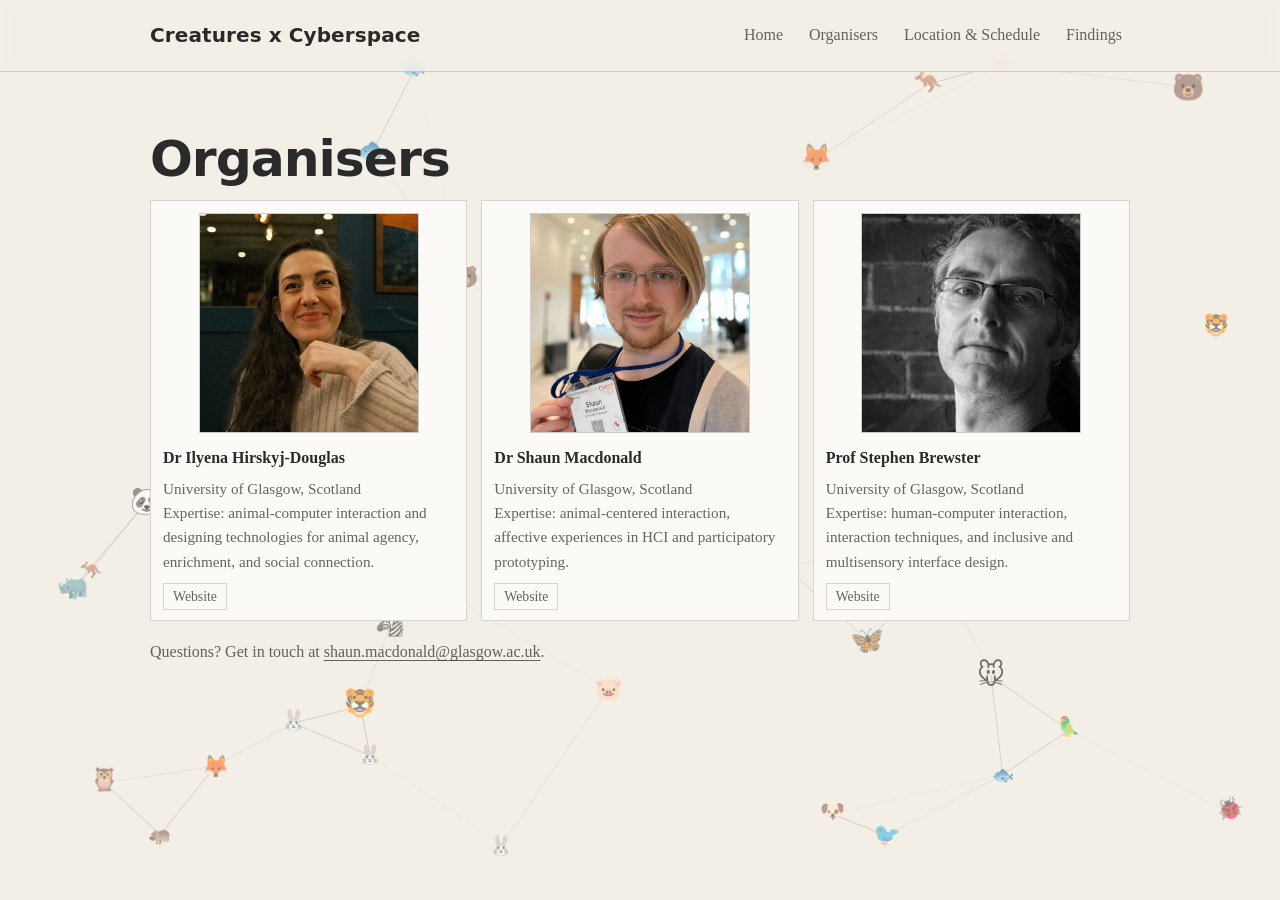
==== organisers.html @ 77076a43 "adding initial site" ====
<!doctype html>
<html lang="en">
  <head>
    <meta charset="utf-8" />
    <meta name="viewport" content="width=device-width,initial-scale=1" />
    <title>Organisers • Creatures x Cyberspace</title>
    <meta
      name="description"
      content="Meet the organisers of Creatures x Cyberspace."
    />
    <link rel="stylesheet" href="./styles.css" />
    <script defer src="./site.js"></script>
  </head>
  <body>
    <a class="skip-link" href="#main">Skip to content</a>

    <header class="site-header">
      <div class="container header-inner">
        <a class="brand" href="./index.html" aria-label="Go to homepage">
          <div class="brand-text">
            <strong>Creatures x Cyberspace</strong>
          </div>
        </a>

        <nav class="site-nav" aria-label="Primary">
          <a class="nav-link" href="./index.html">Home</a>
          <a class="nav-link" href="./organisers.html">Organisers</a>
          <a class="nav-link" href="./schedule.html">Location &amp; Schedule</a>
          <a class="nav-link" href="./outputs.html">Findings</a>
        </nav>
      </div>
    </header>

    <main id="main" class="container">
      <section aria-labelledby="org-title">
        <h1 id="org-title">Organisers</h1>

        <div class="grid" aria-label="Organiser list">
          <article class="card organiser-card span-4">
            <div class="organiser-photo-frame">
              <img
                class="organiser-photo"
                src="./media/ilyena.webp"
                alt="Photo of Ilyena Hirskyj-Douglas"
                loading="lazy"
              />
            </div>
            <h3>Dr Ilyena Hirskyj-Douglas</h3>
            <p class="muted">
              University of Glasgow, Scotland<br />
              Expertise: animal-computer interaction and designing technologies for
              animal agency, enrichment, and social connection.
            </p>
            <p style="margin-top: 10px">
              <a class="tag" href="https://ilyena.com/" target="_blank" rel="noreferrer"
                >Website</a
              >
            </p>
          </article>

          <article class="card organiser-card span-4">
            <div class="organiser-photo-frame">
              <img
                class="organiser-photo"
                src="./media/shaun.jpeg"
                alt="Photo of Shaun Macdonald"
                loading="lazy"
              />
            </div>
            <h3>Dr Shaun Macdonald</h3>
            <p class="muted">
              University of Glasgow, Scotland<br />
              Expertise: animal-centered interaction, affective experiences in HCI and participatory prototyping.
            </p>
            <p style="margin-top: 10px">
              <a
                class="tag"
                href="https://shaun-macdonald-hci.owlstown.net/"
                target="_blank"
                rel="noreferrer"
                >Website</a
              >
            </p>
          </article>

          <article class="card organiser-card span-4">
            <div class="organiser-photo-frame">
              <img
                class="organiser-photo"
                src="./media/stephen.jpeg"
                alt="Photo of Stephen Brewster"
                loading="lazy"
              />
            </div>
            <h3>Prof Stephen Brewster</h3>
            <p class="muted">
              University of Glasgow, Scotland<br />
              Expertise: human-computer interaction, interaction techniques, and
              inclusive and multisensory interface design.
            </p>
            <p style="margin-top: 10px">
              <a
                class="tag"
                href="https://www.gla.ac.uk/schools/computing/staff/stephenbrewster/"
                target="_blank"
                rel="noreferrer"
                >Website</a
              >
            </p>
          </article>
        </div>

        <p class="muted" style="margin-top: 18px">
          Questions? Get in touch at
          <a href="mailto:shaun.macdonald@glasgow.ac.uk"
            >shaun.macdonald@glasgow.ac.uk</a
          >.
        </p>
      </section>
    </main>
  </body>
</html>
---- styles.css ----
/* Workshop microsite styles (no build step) */

:root {
  --page: #f3efe7; /* warm light grey */
  --paper: #fbfaf7; /* off-white boxes */
  --ink: #2a2a2a; /* dark grey text */
  --muted: rgba(42, 42, 42, 0.72);
  --faint: rgba(42, 42, 42, 0.56);
  --border: rgba(42, 42, 42, 0.18);

  --accent: #2a2a2a;
  --max: 980px;

  --font-body: ui-serif, Georgia, Cambria, "Times New Roman", Times, serif;
  --font-display: "Raleway", ui-sans-serif, system-ui, -apple-system, Segoe UI,
    Roboto, Inter, Helvetica, Arial;
}

/* Load display font */
@import url("https://fonts.googleapis.com/css2?family=Raleway:wght@400;600;700&display=swap");

*,
*::before,
*::after {
  box-sizing: border-box;
}

body {
  margin: 0;
  font-family: var(--font-body);
  line-height: 1.6;
  color: var(--ink);
  background: var(--page);
}

a {
  color: inherit;
  text-decoration-thickness: 1px;
  text-underline-offset: 3px;
}

a:hover {
  text-decoration-thickness: 2px;
}

.skip-link {
  position: absolute;
  left: 12px;
  top: 10px;
  padding: 10px 12px;
  border-radius: 999px;
  background: var(--paper);
  border: 1px solid var(--border);
  transform: translateY(-200%);
  transition: transform 160ms ease;
  z-index: 1000;
}

.skip-link:focus {
  transform: translateY(0);
  outline: none;
}

.container {
  width: min(100% - 40px, var(--max));
  margin-inline: auto;
}

header.site-header {
  position: sticky;
  top: 0;
  z-index: 50;
  backdrop-filter: blur(6px);
  background: rgba(243, 239, 231, 0.82);
  border-bottom: 1px solid var(--border);
}

.header-inner {
  display: flex;
  align-items: center;
  justify-content: space-between;
  gap: 16px;
  padding: 16px 0;
}

.brand {
  display: flex;
  align-items: center;
  gap: 10px;
  text-decoration: none;
}

.brand-text {
  display: block;
}

.brand-text strong {
  font-family: var(--font-display);
  font-weight: 600;
  font-size: 1.25rem;
  letter-spacing: 0.1px;
}

nav.site-nav {
  display: flex;
  align-items: center;
  gap: 10px;
  flex-wrap: wrap;
  justify-content: flex-end;
}

.nav-link {
  padding: 6px 8px;
  text-decoration: none;
  color: var(--muted);
  border-bottom: 1px solid transparent;
}

.nav-link[aria-current="page"] {
  color: var(--ink);
  border-bottom-color: var(--ink);
}

.nav-link:hover {
  color: var(--ink);
  border-bottom-color: rgba(42, 42, 42, 0.5);
}

.btn {
  display: inline-flex;
  align-items: center;
  justify-content: center;
  gap: 10px;
  padding: 12px 14px;
  border-radius: 0;
  border: 1px solid var(--border);
  background: var(--paper);
  color: var(--ink);
  text-decoration: none;
  transition: background 140ms ease, border-color 140ms ease;
}

.btn:hover {
  background: #ffffff;
  border-color: rgba(42, 42, 42, 0.28);
}

.btn:focus-visible,
.nav-link:focus-visible {
  outline: 2px solid rgba(42, 42, 42, 0.65);
  outline-offset: 2px;
}

.btn-primary {
  background: var(--ink);
  color: var(--paper);
  border-color: rgba(42, 42, 42, 0.5);
}

.btn-primary:hover {
  background: #141414;
}

.btn-small {
  padding: 9px 12px;
  font-size: 0.95rem;
}

main {
  padding: 34px 0 64px;
}

h1 {
  margin: 0 0 14px;
  line-height: 1.08;
  font-family: var(--font-display);
  font-weight: 600;
  font-size: clamp(2.1rem, 4.4vw, 3.15rem);
  letter-spacing: -0.02em;
}

.lede {
  margin: 0 0 18px;
  color: var(--muted);
  font-size: 1.06rem;
}

section {
  margin-top: 26px;
}

.section-title {
  font-family: var(--font-display);
  font-size: 1.5rem;
  margin: 0 0 10px;
  letter-spacing: -0.01em;
}

.section-subtitle {
  margin: 0 0 16px;
  color: var(--muted);
}

.grid {
  display: grid;
  grid-template-columns: repeat(12, 1fr);
  gap: 14px;
}

.grid > .card {
  grid-column: span 12;
}

.card {
  padding: 18px;
  border-radius: 0;
  background: var(--paper);
  border: 1px solid var(--border);
}

.card h3 {
  margin: 0 0 8px;
  font-size: 1.08rem;
}

.card p {
  margin: 0;
  color: var(--muted);
}

.callout {
  padding: 18px;
  border-radius: 0;
  border: 1px solid var(--border);
  background: var(--paper);
}

.callout strong {
  color: var(--ink);
}

.two-col {
  display: grid;
  grid-template-columns: 1fr 1fr;
  gap: 14px;
}

.list {
  margin: 0;
  padding-left: 18px;
  color: var(--muted);
}

.list li {
  margin: 8px 0;
}

.muted {
  color: var(--muted);
}

.faint {
  color: var(--faint);
}

.table {
  width: 100%;
  border-collapse: collapse;
  overflow: hidden;
  border-radius: 0;
  border: 1px solid var(--border);
  background: var(--paper);
}

.table th,
.table td {
  text-align: left;
  padding: 12px 12px;
  border-bottom: 1px solid rgba(42, 42, 42, 0.12);
  vertical-align: top;
}

.table th {
  color: var(--ink);
  font-size: 0.95rem;
  background: rgba(42, 42, 42, 0.04);
}

.table td {
  color: var(--muted);
}

.table tr:last-child td {
  border-bottom: none;
}

footer.site-footer {
  padding: 26px 0 40px;
  border-top: 1px solid var(--border);
  background: rgba(243, 239, 231, 0.65);
}

.footer-inner {
  display: flex;
  align-items: flex-start;
  justify-content: space-between;
  gap: 12px;
  flex-wrap: wrap;
}

.footer-inner p {
  margin: 0;
  color: var(--muted);
  font-size: 0.95rem;
}

.footer-links {
  display: flex;
  gap: 10px;
  flex-wrap: wrap;
}

.tag {
  font-size: 0.86rem;
  padding: 6px 10px;
  border-radius: 0;
  border: 1px solid var(--border);
  color: var(--muted);
  text-decoration: none;
}

.tag:hover {
  color: var(--ink);
  background: #ffffff;
}

@media (min-width: 760px) {
  .grid .card.span-6 {
    grid-column: span 6;
  }
  .grid .card.span-4 {
    grid-column: span 4;
  }
  .grid .card.span-8 {
    grid-column: span 8;
  }
}

@media (max-width: 860px) {
  nav.site-nav {
    justify-content: flex-start;
  }
}

@media (max-width: 620px) {
  .two-col {
    grid-template-columns: 1fr;
  }
}

@media (prefers-reduced-motion: reduce) {
  .btn,
  .skip-link {
    transition: none;
  }
}

/* New simplified homepage layout */
.center-stack {
  max-width: 860px;
  margin: 0 auto;
  display: grid;
  gap: 18px;
  text-align: center;
}

.paper {
  background: var(--paper);
  border: 1px solid var(--border);
  border-radius: 0;
  padding: 22px;
}

.paper h2,
.paper h3 {
  margin-top: 0;
}

.banner {
  height: clamp(180px, 28vw, 280px);
  display: grid;
  place-items: center;
  border: 1px solid var(--border);
  background: linear-gradient(135deg, rgba(42, 42, 42, 0.06), rgba(42, 42, 42, 0.02));
  color: var(--faint);
}

.organiser-photo {
  width: 100%;
  height: 100%;
  object-fit: cover;
  display: block;
}

.organiser-photo-frame {
  width: 100%;
  aspect-ratio: 1 / 1;
  max-width: 220px;
  border: 1px solid var(--border);
  background: rgba(42, 42, 42, 0.04);
  margin-bottom: 12px;
  overflow: hidden;
  margin-left: auto;
  margin-right: auto;
}

.organiser-card {
  padding: 12px;
}

.organiser-card h3 {
  font-size: 1rem;
  margin-bottom: 6px;
}

.organiser-card p {
  font-size: 0.95rem;
}

.organiser-card .tag {
  padding: 5px 9px;
}

.paper p {
  text-align: left;
  margin: 0 0 12px;
  color: var(--muted);
}

.paper p:last-child {
  margin-bottom: 0;
}

.stack-actions {
  display: flex;
  justify-content: center;
  gap: 10px;
  flex-wrap: wrap;
}

/* Animal network background canvas */
#network-bg {
  position: fixed;
  inset: 0;
  z-index: -1;
  pointer-events: none;
  opacity: 0.55;
}
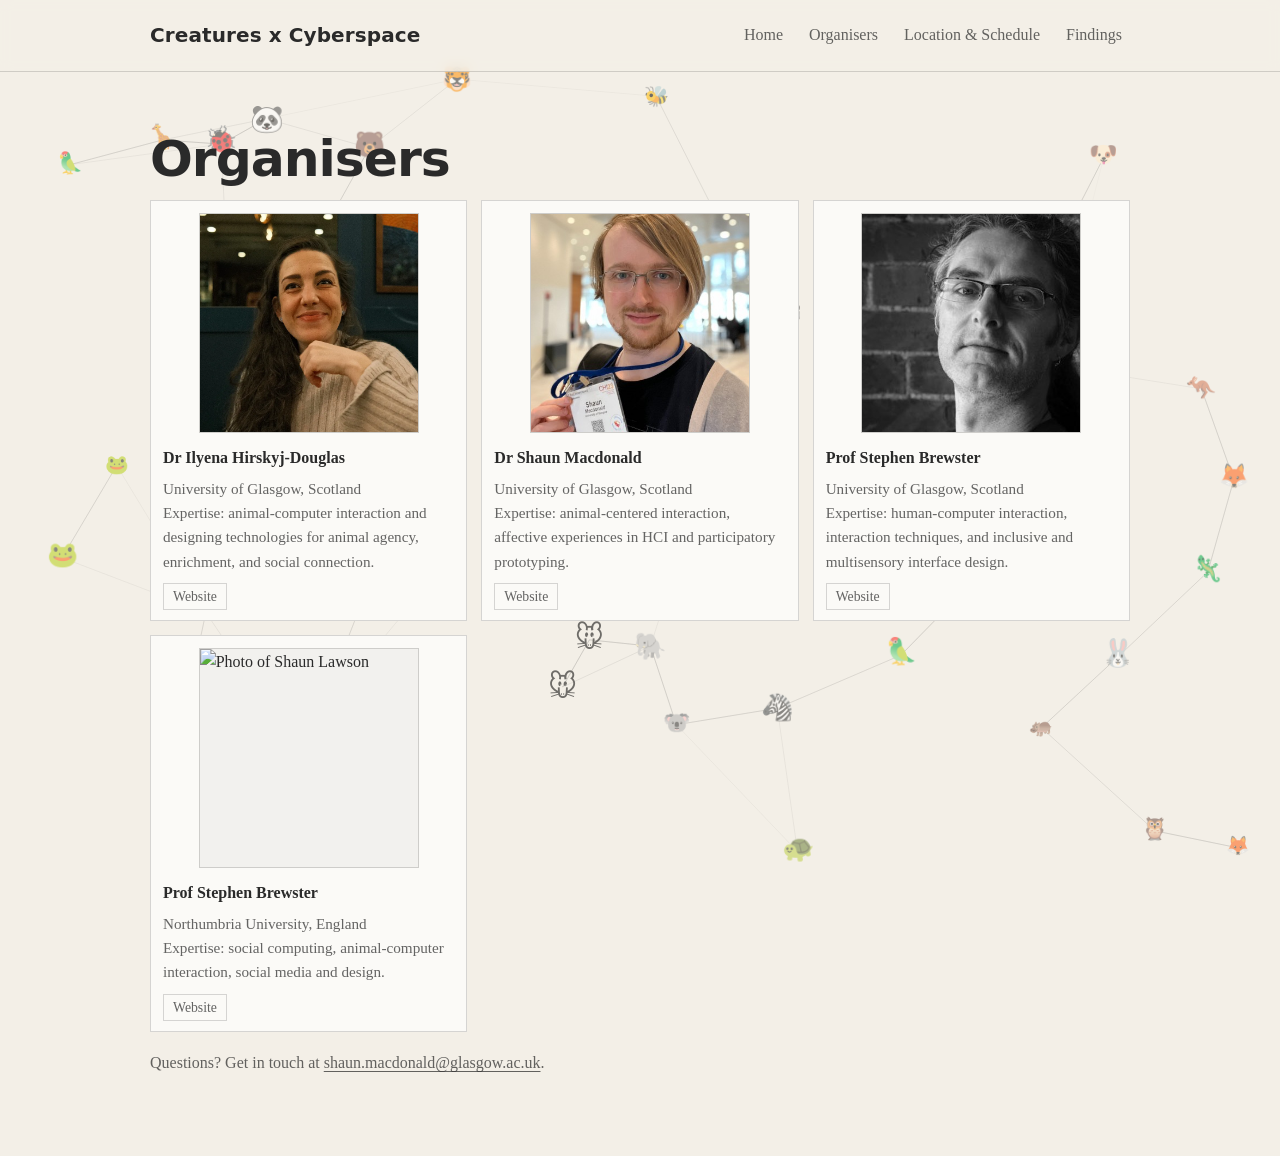
==== commit 6b472c26: "added organiser" ====
--- a/organisers.html
+++ b/organisers.html
@@ -108,6 +108,33 @@
               >
             </p>
           </article>
+
+          <article class="card organiser-card span-4">
+            <div class="organiser-photo-frame">
+              <img
+                class="organiser-photo"
+                src="./media/lawson.jpeg"
+                alt="Photo of Shaun Lawson"
+                loading="lazy"
+              />
+            </div>
+            <h3>Prof Stephen Brewster</h3>
+            <p class="muted">
+              Northumbria University, England<br />
+              Expertise: social computing, animal-computer interaction, social media and design.
+            </p>
+            <p style="margin-top: 10px">
+              <a
+                class="tag"
+                href="https://www.northumbria.ac.uk/about-us/our-staff/l/shaun-lawson/"
+                target="_blank"
+                rel="noreferrer"
+                >Website</a
+              >
+            </p>
+          </article>
+
+
         </div>
 
         <p class="muted" style="margin-top: 18px">
--- a/styles.css
+++ b/styles.css
@@ -161,6 +161,14 @@
   background: #141414;
 }
 
+/* Homepage signup: Raleway + shrink-to-text inside centered grid column */
+[data-signup-link] {
+  font-family: var(--font-display);
+  width: fit-content;
+  max-width: 100%;
+  justify-self: center;
+}
+
 .btn-small {
   padding: 9px 12px;
   font-size: 0.95rem;
@@ -249,6 +257,8 @@
   margin: 0;
   padding-left: 18px;
   color: var(--muted);
+  text-align: left;
+  font-weight: 600;
 }
 
 .list li {
@@ -388,11 +398,17 @@
 
 .banner {
   height: clamp(180px, 28vw, 280px);
-  display: grid;
-  place-items: center;
-  border: 1px solid var(--border);
-  background: linear-gradient(135deg, rgba(42, 42, 42, 0.06), rgba(42, 42, 42, 0.02));
-  color: var(--faint);
+  border: 1px solid var(--border);
+  padding: 0;
+  overflow: hidden;
+  background: rgba(42, 42, 42, 0.04);
+}
+
+.banner-image {
+  width: 100%;
+  height: 100%;
+  object-fit: cover;
+  display: block;
 }
 
 .organiser-photo {
@@ -435,6 +451,10 @@
   text-align: left;
   margin: 0 0 12px;
   color: var(--muted);
+}
+
+.paper[aria-label="Call for participation"] {
+  text-align: left;
 }
 
 .paper p:last-child {
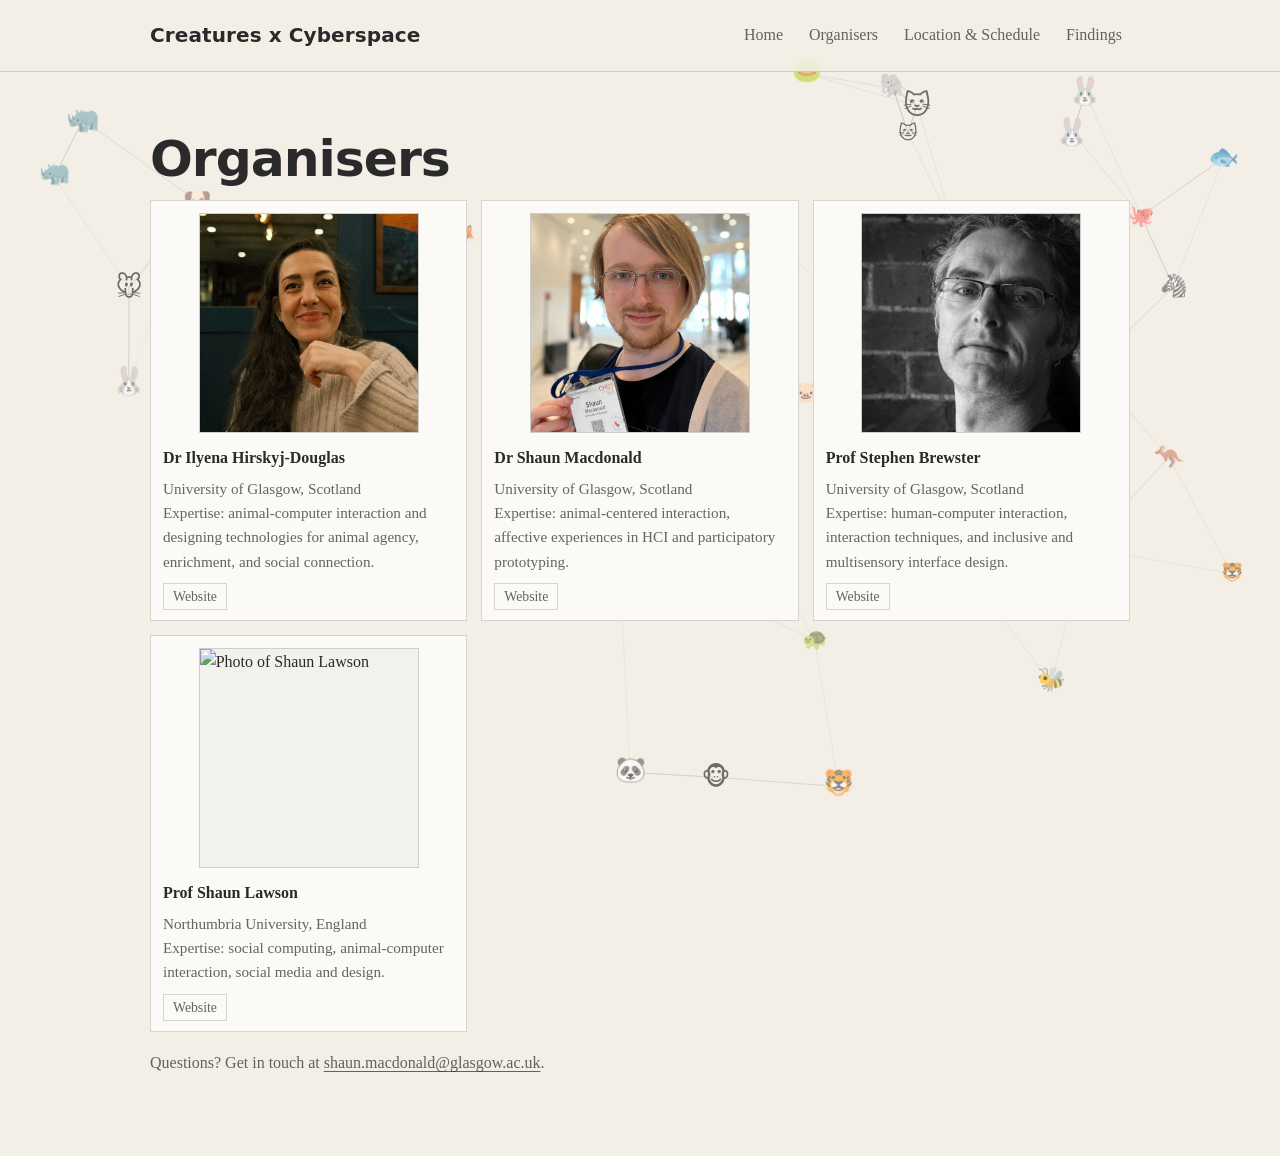
==== commit ed7c7942: "added organiser" ====
--- a/organisers.html
+++ b/organisers.html
@@ -118,7 +118,7 @@
                 loading="lazy"
               />
             </div>
-            <h3>Prof Stephen Brewster</h3>
+            <h3>Prof Shaun Lawson</h3>
             <p class="muted">
               Northumbria University, England<br />
               Expertise: social computing, animal-computer interaction, social media and design.
@@ -134,6 +134,8 @@
             </p>
           </article>
 
+          
+
 
         </div>
 
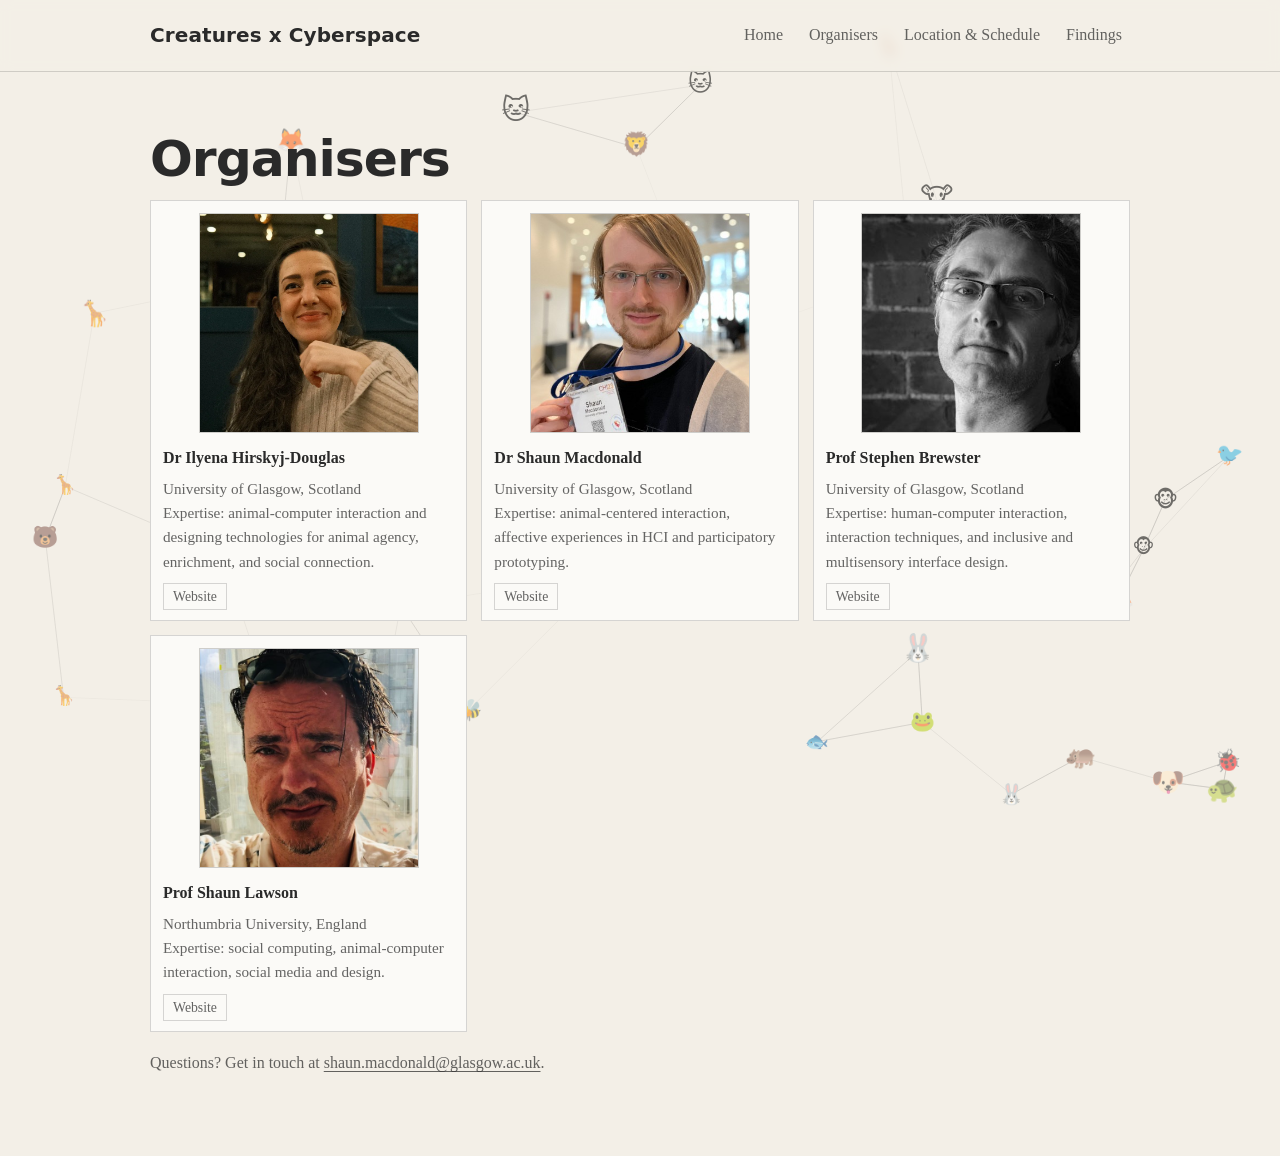
==== commit 5a0fab2b: "fixed image bug" ====
--- a/organisers.html
+++ b/organisers.html
@@ -113,7 +113,7 @@
             <div class="organiser-photo-frame">
               <img
                 class="organiser-photo"
-                src="./media/lawson.jpeg"
+                src="./media/lawson.jpg"
                 alt="Photo of Shaun Lawson"
                 loading="lazy"
               />
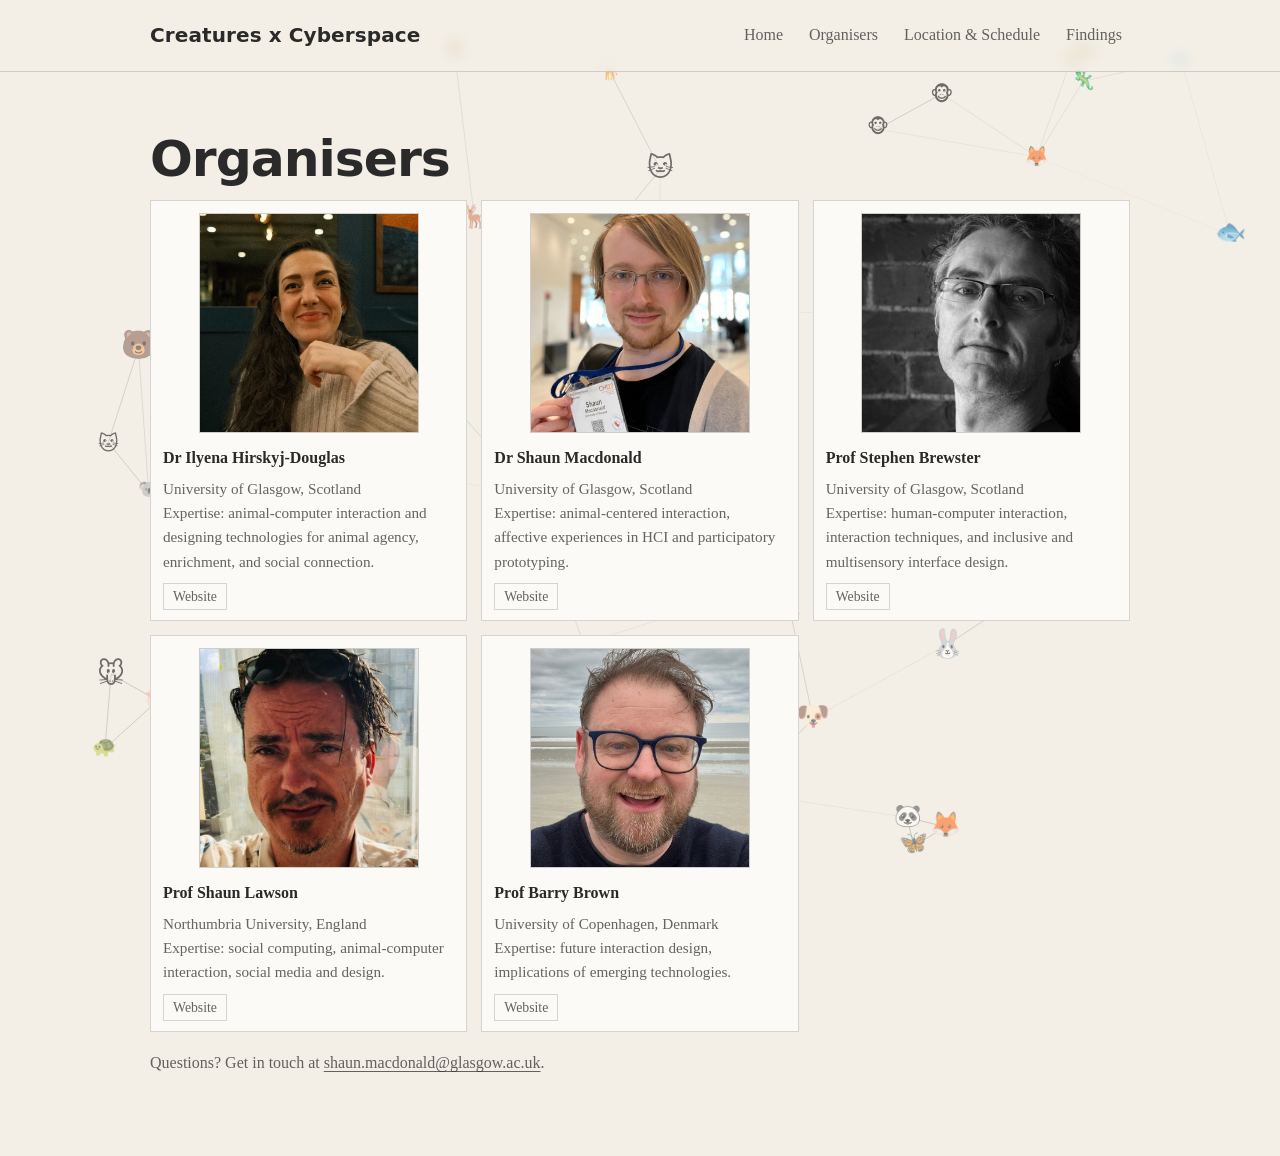
==== commit 24ea0e14: "added Barry to orgtanisers" ====
--- a/organisers.html
+++ b/organisers.html
@@ -134,7 +134,30 @@
             </p>
           </article>
 
-          
+          <article class="card organiser-card span-4">
+            <div class="organiser-photo-frame">
+              <img
+                class="organiser-photo"
+                src="./media/barry.jpeg"
+                alt="Photo of Barry Brown"
+                loading="lazy"
+              />
+            </div>
+            <h3>Prof Barry Brown</h3>
+            <p class="muted">
+              University of Copenhagen, Denmark<br />
+              Expertise: future interaction design, implications of emerging technologies.
+            </p>
+            <p style="margin-top: 10px">
+              <a
+                class="tag"
+                href="https://barrybrown.blogs.dsv.su.se/"
+                target="_blank"
+                rel="noreferrer"
+                >Website</a
+              >
+            </p>
+          </article>
 
 
         </div>
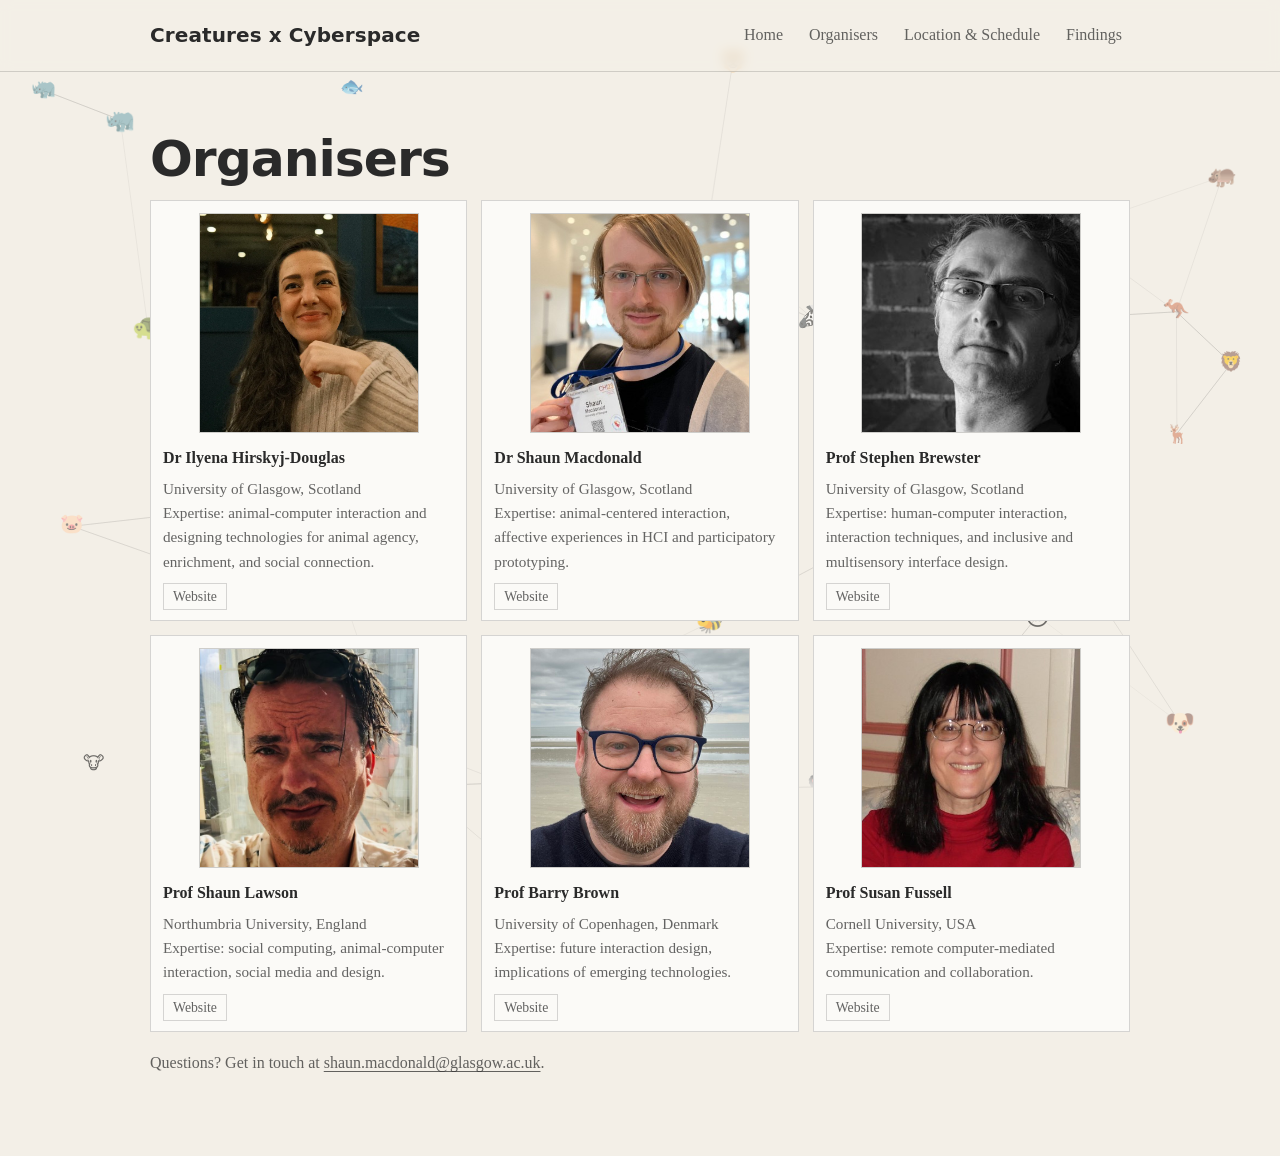
==== commit 2e9bac6a: "added susan" ====
--- a/organisers.html
+++ b/organisers.html
@@ -159,6 +159,31 @@
             </p>
           </article>
 
+          <article class="card organiser-card span-4">
+            <div class="organiser-photo-frame">
+              <img
+                class="organiser-photo"
+                src="./media/susan.jpeg"
+                alt="Photo of Susan Fussell"
+                loading="lazy"
+              />
+            </div>
+            <h3>Prof Susan Fussell</h3>
+            <p class="muted">
+              Cornell University, USA<br />
+              Expertise: remote computer-mediated communication and collaboration.
+            </p>
+            <p style="margin-top: 10px">
+              <a
+                class="tag"
+                href="https://sfussell.hci.cornell.edu/"
+                target="_blank"
+                rel="noreferrer"
+                >Website</a
+              >
+            </p>
+          </article>
+
 
         </div>
 
